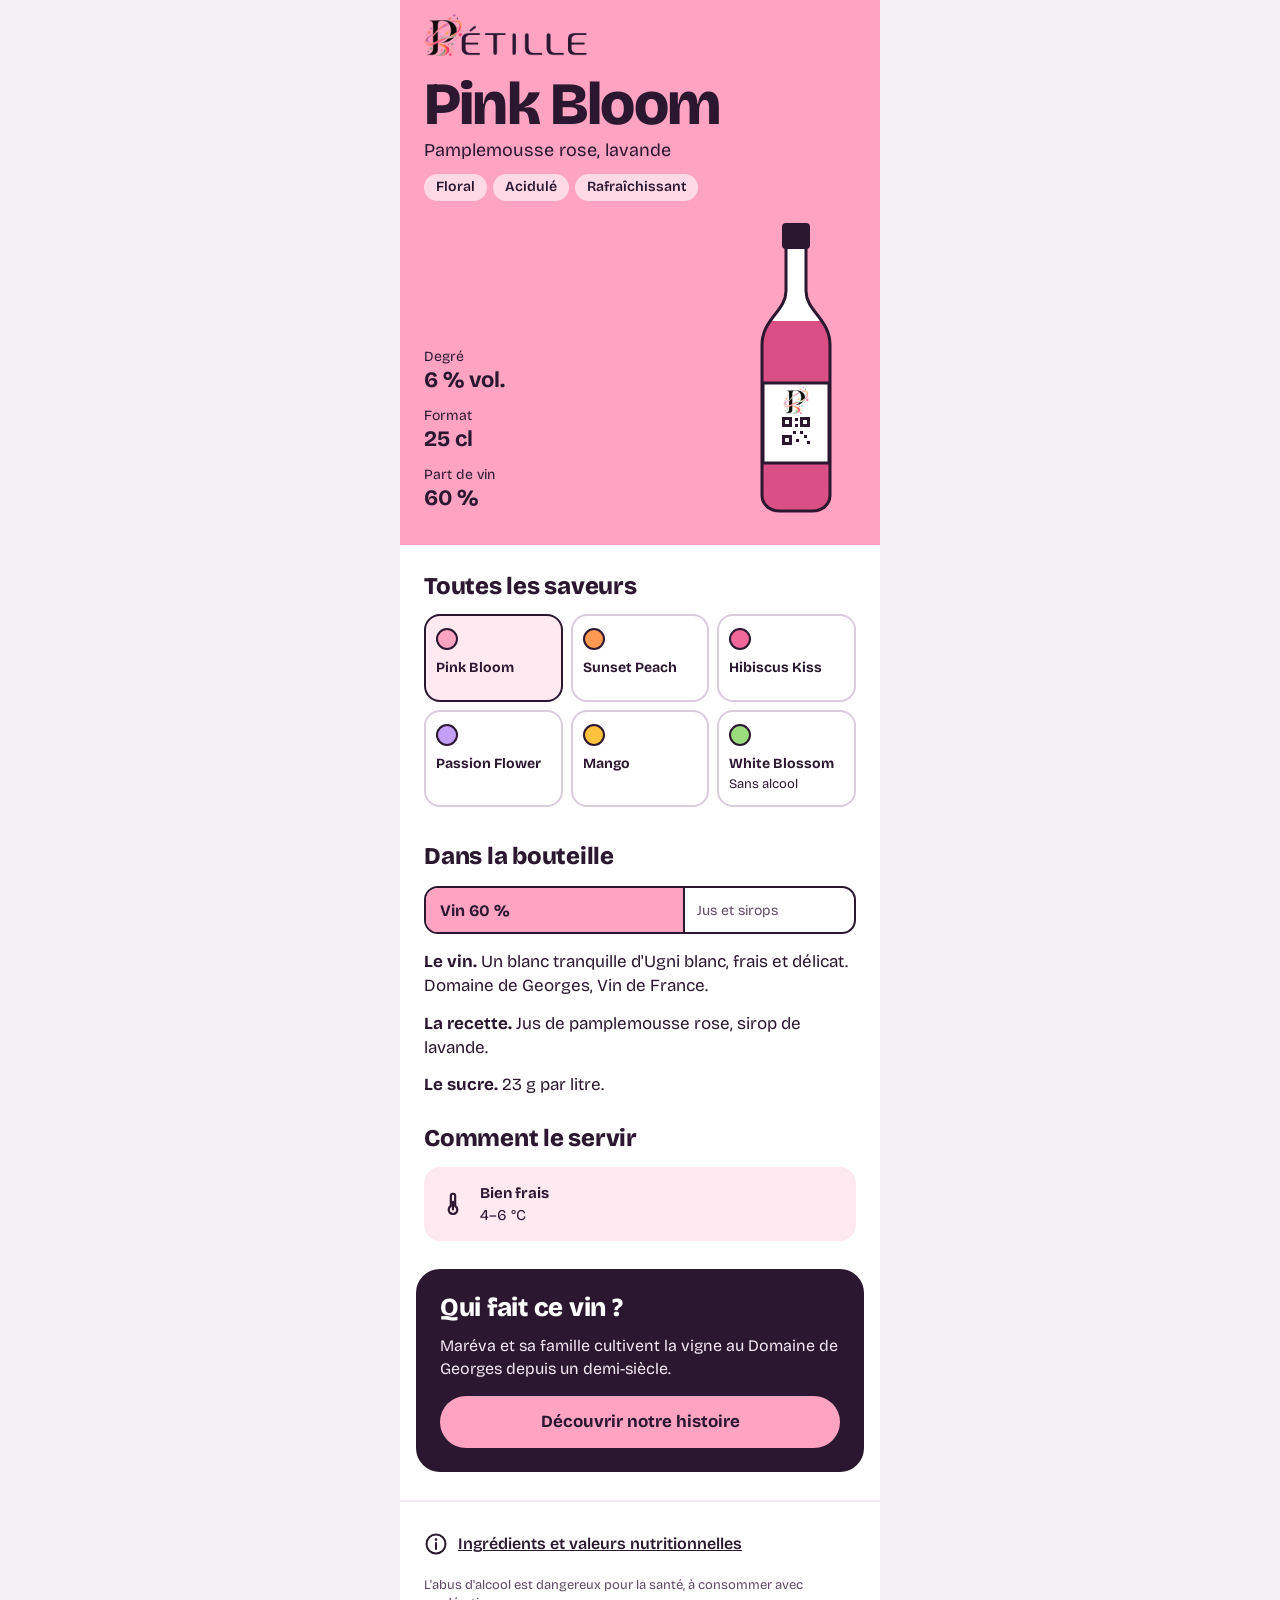
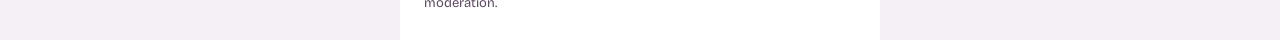
==== index.html @ a46e2b92 "Vino al 60 % e 6 % vol: composizioni e valori ricalcolati Hero, barra (60 %), degré ed elenco ingred" ====
<!doctype html>
<html lang="fr">
<head>
<meta charset="utf-8">
<meta name="viewport" content="width=device-width, initial-scale=1, viewport-fit=cover">
<meta name="theme-color" content="#FFA3C2" data-avec-saveur>
<meta name="description" content="PÉTILLE&nbsp;: cocktail pétillant à base de vin. Composition, service et origine du vin.">
<title data-avec-saveur>PÉTILLE – Pink Bloom</title>
<link rel="icon" href="assets/img/favicon-48.png" sizes="48x48" type="image/png">
<link rel="apple-touch-icon" href="assets/img/apple-touch-icon.png">
<link rel="preload" href="assets/fonts/bricolage-grotesque.woff2" as="font" type="font/woff2" crossorigin>
<link rel="stylesheet" href="assets/style.css?v=13">
<script src="assets/app.js?v=13"></script>
</head>
<body>
<div class="page">

<header class="entete entete--saveur">
  <img class="marque-logo" src="assets/img/logo-entete.webp" alt="PÉTILLE" width="164" height="44">
</header>

<main>

<section class="hero" aria-labelledby="saveur-nom">
  <div class="hero-titre">
    <h1 id="saveur-nom" data-saveur="nom">Pink Bloom</h1>
    <p class="hero-indice" data-saveur="fruits">Pamplemousse rose, lavande</p>
    <ul class="gouts" data-saveur="gout" aria-label="Goût">
      <li>Floral</li>
      <li>Acidulé</li>
      <li>Rafraîchissant</li>
    </ul>
  </div>
  <div class="hero-corps">
    <dl class="chiffres">
      <div>
        <dt>Degré</dt>
        <dd data-alcool="avec">6&nbsp;% vol.</dd>
        <dd data-alcool="sans">Sans alcool</dd>
      </div>
      <div>
        <dt>Format</dt>
        <dd>25&nbsp;cl</dd>
      </div>
      <div data-alcool="avec">
        <dt>Part de vin</dt>
        <dd>60&nbsp;%</dd>
      </div>
      <div data-alcool="sans">
        <dt>Part de fruits</dt>
        <dd>25&nbsp;%</dd>
      </div>
    </dl>
    <svg class="bouteille" viewBox="0 0 120 300" width="120" height="300" aria-hidden="true" focusable="false">
      <defs>
        <clipPath id="bouteille-verre">
          <path d="M50 30 L50 74 C50 94 26 102 26 128 L26 278 C26 288 34 294 44 294 L76 294 C86 294 94 288 94 278 L94 128 C94 102 70 94 70 74 L70 30 Z"/>
        </clipPath>
      </defs>
      <path class="b-fond" d="M50 30 L50 74 C50 94 26 102 26 128 L26 278 C26 288 34 294 44 294 L76 294 C86 294 94 288 94 278 L94 128 C94 102 70 94 70 74 L70 30 Z"/>
      <rect class="b-liquide" x="0" y="104" width="120" height="200" clip-path="url(#bouteille-verre)"/>
      <path class="b-contour" d="M50 30 L50 74 C50 94 26 102 26 128 L26 278 C26 288 34 294 44 294 L76 294 C86 294 94 288 94 278 L94 128 C94 102 70 94 70 74 L70 30 Z"/>
      <rect class="b-encre" x="46" y="6" width="28" height="26" rx="4"/>
      <rect class="b-etiquette" x="27" y="166" width="66" height="80"/>
      <image href="assets/img/logo-p.webp" x="47" y="169" width="26" height="28"/>
      <g class="b-encre">
        <rect x="46" y="200" width="10" height="10"/>
        <rect x="64" y="200" width="10" height="10"/>
        <rect x="46" y="218" width="10" height="10"/>
        <rect x="59" y="201" width="3" height="3"/>
        <rect x="59" y="207" width="3" height="3"/>
        <rect x="57" y="214" width="3" height="3"/>
        <rect x="64" y="214" width="3" height="3"/>
        <rect x="68" y="218" width="3" height="3"/>
        <rect x="60" y="222" width="3" height="3"/>
        <rect x="71" y="224" width="3" height="3"/>
      </g>
      <g class="b-papier">
        <rect x="49" y="203" width="4" height="4"/>
        <rect x="67" y="203" width="4" height="4"/>
        <rect x="49" y="221" width="4" height="4"/>
      </g>
    </svg>
  </div>
</section>

<section class="bloc saveurs" aria-labelledby="titre-saveurs" hidden>
  <h2 id="titre-saveurs">Toutes les saveurs</h2>
  <div class="saveurs-grille" data-saveurs></div>
</section>

<section class="bloc" aria-labelledby="titre-bouteille">
  <h2 id="titre-bouteille">Dans la bouteille</h2>
  <div class="compo">
    <div class="compo-barre" data-alcool="avec">
      <div class="compo-vin">Vin 60&nbsp;%</div>
      <div class="compo-aromes">Jus et sirops</div>
    </div>
    <div class="compo-barre" data-alcool="sans">
      <div class="compo-vin compo-vin--fruits">Fruits 25&nbsp;%</div>
      <div class="compo-aromes">Eau pétillante</div>
    </div>
  </div>
  <ul class="compo-liste">
    <li data-alcool="avec"><strong>Le vin.</strong> Un blanc tranquille d'Ugni blanc, frais et délicat. Domaine de Georges, Vin de France.</li>
    <li><strong>La recette.</strong> <span data-saveur="recette" data-majuscule>Jus de pamplemousse rose, sirop de lavande</span>.</li>
    <li><strong>Le sucre.</strong> <span data-saveur="sucre">23</span>&nbsp;g par litre<span data-alcool="sans">, sans sucre ajouté</span>.</li>
  </ul>
</section>

<section class="bloc bloc--suite bloc--g14" aria-labelledby="titre-service">
  <h2 id="titre-service">Comment le servir</h2>
  <div class="service-carte">
    <svg viewBox="0 0 24 24" width="26" height="26" aria-hidden="true" focusable="false">
      <path class="trait" d="M10 4.5a2 2 0 0 1 4 0v9.3a4 4 0 1 1-4 0Z"/>
      <path class="trait trait--rond" d="M12 10v7"/>
    </svg>
    <div class="service-texte">
      <span class="service-titre">Bien frais</span>
      <span>4–6&nbsp;°C</span>
    </div>
  </div>
</section>

<section class="vigneron" aria-labelledby="titre-vigneron">
  <h2 id="titre-vigneron"><span data-alcool="avec">Qui fait ce vin&nbsp;?</span><span data-alcool="sans">Qui fait PÉTILLE&nbsp;?</span></h2>
  <p>Maréva et sa famille cultivent la vigne au Domaine de Georges depuis un demi-siècle.</p>
  <a class="bouton bouton--saveur" href="histoire.html" data-lien="histoire">Découvrir notre histoire</a>
</section>

</main>

<footer class="pied">
  <a class="pied-lien" href="e-label/" data-lien="elabel">
    <svg viewBox="0 0 24 24" width="24" height="24" aria-hidden="true" focusable="false">
      <circle class="trait" cx="12" cy="12" r="9.5"/>
      <path class="trait trait--rond" d="M12 11v6"/>
      <circle class="plein" cx="12" cy="7.6" r="1.3"/>
    </svg>
    <span>Ingrédients et valeurs nutritionnelles</span>
  </a>
  <p class="avertissement">L'abus d'alcool est dangereux pour la santé, à consommer avec modération.</p>
</footer>

</div>
</body>
</html>
---- assets/style.css ----
/* ==========================================================
   Pagina QR – stili condivisi
   ========================================================== */

@font-face {
  font-family: 'Bricolage Grotesque';
  font-style: normal;
  font-weight: 200 800;
  font-display: swap;
  src: url('fonts/bricolage-grotesque.woff2') format('woff2-variations'),
       url('fonts/bricolage-grotesque.woff2') format('woff2');
}

/* ---------- Token di design ---------- */
:root {
  /* Colori della saveur corrente (default: saveur 1, sovrascritti da app.js) */
  --saveur: #FFA3C2;
  --saveur-deep: #D94F86;
  --saveur-tint: #FFE9F1;

  /* Colori fissi */
  --ink: #2B1730;
  --ink-soft: #5E4A63;
  --on-ink: #F3EAF4;
  --paper: #FFFFFF;
  --line: #F1EAF2;
  --line-strong: #D9CCDC;
  --dash: #CDBFD0;
  --table-line: #DDD3DF;
  --panel: #F5F0F6;

  /* Mappa illustrativa (histoire.html) */
  --carte-terre: #F3F0EA;
  --carte-bois: #C8E6C1;
  --carte-eau: #AADAFF;
  --carte-vigne: #DFEBCD;
  --carte-rang: #B7CC9B;
  --carte-route-bord: #DAD5CB;
  --carte-axe: #FDE293;
  --carte-axe-bord: #EDC45A;
  --carte-bati: #E6E1DA;
  --carte-bati-bord: #D2CBC1;
  --carte-texte: #5F6368;
  --carte-texte-fort: #3C4043;
  --carte-village: #ECE7E0;
  --carte-texte-eau: #1A5C99;
  --carte-texte-bois: #2E6B34;
  --carte-repere: #E5483B;
  --carte-repere-bord: #B3261E;

  /* Raggi */
  --r-14: 14px;
  --r-16: 16px;
  --r-20: 20px;
  --r-24: 24px;
  --r-pill: 999px;

  --font: 'Bricolage Grotesque', 'Helvetica Neue', Helvetica, sans-serif;
  --page-max: 480px;
}

/* ---------- Base ---------- */
*,
*::before,
*::after { box-sizing: border-box; }

html {
  -webkit-text-size-adjust: 100%;
  text-size-adjust: 100%;
}

body {
  margin: 0;
  background: var(--paper);
  color: var(--ink);
  font-family: var(--font);
  -webkit-font-smoothing: antialiased;
}

h1, h2, p, ul, ol, dl, dd { margin: 0; }
ul, ol { padding: 0; list-style: none; }
svg { display: block; }
[hidden] { display: none !important; }

/* Variante sans alcool: <html data-sans-alcool> impostato da app.js */
[data-sans-alcool] [data-alcool="avec"],
:root:not([data-sans-alcool]) [data-alcool="sans"] { display: none !important; }

a { color: var(--ink); }
a:hover { color: var(--ink-soft); }

button { font-family: inherit; color: inherit; }

a:focus-visible,
button:focus-visible {
  outline: 3px solid var(--ink);
  outline-offset: 3px;
}

/* Colonna centrale: fluida sul telefono, centrata sugli schermi larghi */
.page {
  min-height: 100vh;
  min-height: 100svh;
  max-width: var(--page-max);
  margin: 0 auto;
  display: flex;
  flex-direction: column;
  background: var(--paper);
}

/* Schermi larghi (proiezione): fondo neutro ai lati della colonna */
@media (min-width: 600px) {
  body { background: var(--panel); }
}


/* ==========================================================
   Componenti
   ========================================================== */

/* ---------- Titoli di sezione ---------- */
h2 {
  font-size: 24px;
  line-height: 1.15;
  font-weight: 800;
  letter-spacing: -0.01em;
}

/* ---------- Intestazione ---------- */
.entete {
  display: flex;
  align-items: center;
  justify-content: space-between;
  gap: 12px;
  min-height: 60px;
  padding: 12px 16px 4px 24px;
}
.entete--saveur { background: var(--saveur); }
.entete--ligne {
  min-height: 68px;
  padding-bottom: 12px;
  border-bottom: 2px solid var(--line);
}
.marque-logo {
  display: block;
  height: 44px;
  width: auto;
}

/* ---------- Hero saveur ---------- */
.hero {
  display: flex;
  flex-direction: column;
  gap: 16px;
  padding: 16px 24px 28px;
  background: var(--saveur);
}
.hero-titre {
  display: flex;
  flex-direction: column;
  gap: 6px;
}
.hero h1 {
  font-size: 60px;
  line-height: 0.95;
  font-weight: 800;
  letter-spacing: -0.03em;
  overflow-wrap: break-word;
}
.hero-indice {
  font-size: 18px;
  line-height: 1.3;
}
.gouts {
  display: flex;
  flex-wrap: wrap;
  gap: 6px;
  margin-top: 6px;
}
.gouts li {
  padding: 4px 12px;
  border-radius: var(--r-pill);
  background: rgba(255, 255, 255, 0.6);
  font-size: 14px;
  font-weight: 600;
  line-height: 1.3;
}
.hero-corps {
  display: flex;
  align-items: flex-end;
  justify-content: space-between;
  gap: 16px;
}
.chiffres {
  padding-bottom: 6px;
  display: flex;
  flex-direction: column;
  gap: 14px;
}
.chiffres > div {
  display: flex;
  flex-direction: column;
  gap: 2px;
}
.chiffres dt { font-size: 14px; }
.chiffres dd {
  font-size: 22px;
  font-weight: 700;
}

/* ---------- Bottiglia SVG ---------- */
.bouteille { flex: 0 0 auto; }
.b-fond { fill: var(--paper); }
.b-liquide { fill: var(--saveur-deep); }
.b-contour {
  fill: none;
  stroke: var(--ink);
  stroke-width: 3;
  stroke-linejoin: round;
}
.b-encre { fill: var(--ink); }
.b-papier { fill: var(--paper); }
.b-etiquette {
  fill: var(--paper);
  stroke: var(--ink);
  stroke-width: 3;
}

/* ---------- Icone ---------- */
.trait {
  fill: none;
  stroke: var(--ink);
  stroke-width: 2;
  stroke-linejoin: round;
}
.trait--rond { stroke-linecap: round; }
.plein { fill: var(--ink); }

/* ---------- Blocchi di contenuto ---------- */
.bloc {
  display: flex;
  flex-direction: column;
  gap: 16px;
  padding: 28px 24px;
}
.bloc--suite { padding-top: 0; }
.bloc--g14 { gap: 14px; }
.bloc--g12 { gap: 12px; }
.note {
  font-size: 14px;
  line-height: 1.4;
  color: var(--ink-soft);
}

/* ---------- Griglia delle saveur ---------- */
.saveurs {
  gap: 14px;
  padding-bottom: 8px;
}
.saveurs-grille {
  display: grid;
  grid-template-columns: repeat(3, minmax(0, 1fr));
  gap: 8px;
}
.saveur-choix {
  display: flex;
  flex-direction: column;
  align-items: flex-start;
  gap: 10px;
  min-height: 88px;
  padding: 12px 10px;
  border-radius: var(--r-16);
  border: 2px solid var(--line-strong);
  background: var(--paper);
  color: var(--ink);
  text-align: left;
  cursor: pointer;
}
.saveur-choix[aria-pressed="true"] {
  border-color: var(--ink);
  background: var(--choix-tint);
}
.saveur-pastille {
  width: 22px;
  height: 22px;
  border-radius: 50%;
  border: 2px solid var(--ink);
  background: var(--choix-color);
}
.saveur-nom {
  font-size: 14px;
  font-weight: 700;
  line-height: 1.2;
  overflow-wrap: anywhere;
}
.saveur-mention {
  margin-top: -6px;
  font-size: 13px;
  line-height: 1.2;
}

/* ---------- Dans la bouteille ---------- */
.compo {
  display: flex;
  flex-direction: column;
  gap: 8px;
}
.compo-barre {
  display: flex;
  min-height: 48px;
  border: 2px solid var(--ink);
  border-radius: var(--r-14);
  overflow: hidden;
}
.compo-vin {
  flex: 0 0 60%;
  display: flex;
  align-items: center;
  padding: 0 14px;
  background: var(--saveur);
  font-size: 16px;
  font-weight: 700;
}
.compo-vin--fruits {
  flex: 0 0 auto;
  min-width: 25%;
  padding: 0 10px;
  white-space: nowrap;
}
.compo-aromes {
  flex: 1 1 auto;
  display: flex;
  align-items: center;
  padding: 0 12px;
  border-left: 2px solid var(--ink);
  font-size: 14px;
  color: var(--ink-soft);
}
.compo-liste {
  display: flex;
  flex-direction: column;
  gap: 14px;
  font-size: 17px;
  line-height: 1.4;
}

/* ---------- Comment le servir ---------- */
.service-carte {
  display: flex;
  align-items: center;
  gap: 14px;
  padding: 16px;
  border-radius: var(--r-16);
  background: var(--saveur-tint);
  font-size: 15px;
  line-height: 1.35;
}
.service-carte svg { flex: 0 0 auto; }
.service-texte {
  display: flex;
  flex-direction: column;
  gap: 2px;
}
.service-titre { font-weight: 700; }

/* ---------- Pulsanti ---------- */
.bouton {
  display: flex;
  align-items: center;
  justify-content: center;
  min-height: 52px;
  padding: 0 20px;
  border-radius: 26px;
  font-size: 17px;
  font-weight: 700;
  text-align: center;
  text-decoration: none;
  color: var(--ink);
}
.bouton:hover { color: var(--ink); }
.bouton--saveur { background: var(--saveur); }
.bouton--contour {
  border: 2px solid var(--ink);
  background: var(--paper);
}

/* ---------- Qui fait ce vin ---------- */
.vigneron {
  display: flex;
  flex-direction: column;
  gap: 12px;
  margin: 0 16px;
  padding: 24px;
  border-radius: var(--r-24);
  background: var(--ink);
  color: var(--paper);
}
.vigneron h2 { font-size: 26px; }
.vigneron:last-child { margin-bottom: 28px; }
.vigneron p {
  font-size: 16px;
  line-height: 1.4;
  color: var(--on-ink);
}
.vigneron .bouton { margin-top: 4px; }
.vigneron .bouton:focus-visible { outline-color: var(--paper); }

/* ---------- Piè di pagina ---------- */
.pied {
  margin-top: auto;
  display: flex;
  flex-direction: column;
  gap: 10px;
  padding: 20px 24px 28px;
  padding-bottom: max(28px, env(safe-area-inset-bottom));
  border-top: 2px solid var(--line);
}
main { flex: 1 0 auto; }
.pied-lien {
  display: flex;
  align-items: center;
  gap: 10px;
  min-height: 44px;
  font-size: 16px;
  font-weight: 600;
}
.pied-lien svg { flex: 0 0 auto; }
.avertissement {
  font-size: 13px;
  line-height: 1.4;
  color: var(--ink-soft);
}

/* ==========================================================
   Histoire
   ========================================================== */
.retour { padding: 8px 16px 0; }
.retour a {
  display: inline-flex;
  align-items: center;
  gap: 6px;
  min-height: 44px;
  padding: 0 8px;
  font-size: 16px;
  font-weight: 600;
  text-decoration: none;
}
.trait--fleche { stroke-width: 2.2; }

.texte {
  font-size: 17px;
  line-height: 1.5;
}
.texte--16 { font-size: 16px; }

.histoire-intro { padding-top: 8px; }
.monogramme {
  display: block;
  height: 96px;
  width: auto;
  margin: 0 auto;
}
.histoire-intro h1 {
  font-size: 34px;
  line-height: 1.05;
  font-weight: 800;
  letter-spacing: -0.02em;
}
.photo {
  display: block;
  width: 100%;
  height: auto;
  aspect-ratio: 3 / 2;
  object-fit: cover;
  border-radius: var(--r-24);
  background: var(--saveur-tint);
}
.carte {
  margin: 0;
  border: 2px solid var(--line-strong);
  border-radius: var(--r-20);
  overflow: hidden;
}
.carte svg {
  width: 100%;
  height: auto;
}
.carte-terre { fill: var(--carte-terre); }
.carte-bois { fill: var(--carte-bois); }
.carte-ruisseau {
  fill: none;
  stroke: var(--carte-eau);
  stroke-width: 5;
  stroke-linecap: round;
}
.carte-vigne { fill: var(--carte-vigne); }
.carte-rangs { fill: url(#rangs-vigne); }
.carte-rang { stroke: var(--carte-rang); stroke-width: 1; }
.carte-village { fill: var(--carte-village); }
.carte-bati {
  fill: var(--carte-bati);
  stroke: var(--carte-bati-bord);
  stroke-width: 0.8;
}
.carte-parcelle {
  fill: var(--saveur);
  stroke: var(--ink);
  stroke-width: 1.5;
  stroke-linejoin: round;
}
.carte-route-bord,
.carte-route,
.carte-chemin-bord,
.carte-chemin,
.carte-axe-bord,
.carte-axe { fill: none; stroke-linecap: round; }
.carte-route-bord { stroke: var(--carte-route-bord); stroke-width: 6.5; }
.carte-route { stroke: var(--paper); stroke-width: 4.5; }
.carte-chemin-bord { stroke: var(--carte-route-bord); stroke-width: 4.5; }
.carte-chemin { stroke: var(--paper); stroke-width: 2.8; }
.carte-axe-bord { stroke: var(--carte-axe-bord); stroke-width: 8.5; }
.carte-axe { stroke: var(--carte-axe); stroke-width: 6.5; }

/* Noms: police système et halo blanc, comme sur une application de cartes */
.carte-nom {
  fill: var(--carte-texte);
  font-family: -apple-system, BlinkMacSystemFont, 'Segoe UI', Roboto, 'Helvetica Neue', Arial, sans-serif;
  font-size: 9.5px;
  font-weight: 500;
  text-anchor: middle;
  stroke: var(--paper);
  stroke-width: 3px;
  stroke-linejoin: round;
  paint-order: stroke;
}
.carte-nom--eau { fill: var(--carte-texte-eau); font-style: italic; }
.carte-nom--bois { fill: var(--carte-texte-bois); font-style: italic; }
.carte-nom--village {
  fill: var(--carte-texte-fort);
  font-size: 12px;
  font-weight: 700;
}
.carte-nom--hameau {
  fill: var(--carte-texte-fort);
  font-size: 10px;
  font-weight: 600;
}
.carte-nom--repere {
  fill: var(--ink);
  font-size: 10.5px;
  font-weight: 700;
}
.carte-nom--legende {
  fill: var(--ink);
  font-weight: 600;
  text-anchor: start;
  stroke: none;
}
.carte-nom--echelle { fill: var(--ink); font-weight: 600; }
.carte-bouclier rect {
  fill: var(--paper);
  stroke: var(--carte-route-bord);
  stroke-width: 1;
}
.carte-nom--bouclier {
  fill: var(--carte-texte-fort);
  font-family: -apple-system, BlinkMacSystemFont, 'Segoe UI', Roboto, 'Helvetica Neue', Arial, sans-serif;
  font-size: 8.5px;
  font-weight: 700;
  text-anchor: middle;
}
.carte-repere {
  fill: var(--carte-repere);
  stroke: var(--carte-repere-bord);
  stroke-width: 1;
}
.carte-repere-point { fill: var(--paper); }
.carte-ombre { fill: var(--ink); fill-opacity: 0.25; }
.carte-cartouche {
  fill: var(--paper);
  fill-opacity: 0.92;
  stroke: var(--carte-route-bord);
  stroke-width: 1;
}
.carte-echelle {
  fill: none;
  stroke: var(--ink);
  stroke-width: 1.5;
  stroke-linejoin: round;
}

.etapes {
  display: flex;
  flex-direction: column;
  gap: 18px;
}
.etapes li {
  display: flex;
  align-items: flex-start;
  gap: 14px;
}
.etape-num {
  flex: 0 0 36px;
  height: 36px;
  display: flex;
  align-items: center;
  justify-content: center;
  border-radius: 50%;
  background: var(--saveur);
  font-size: 17px;
  font-weight: 800;
}
.etapes li > div {
  display: flex;
  flex-direction: column;
  gap: 4px;
}
.etapes strong { font-size: 17px; }
.etapes li span:not(.etape-num) {
  font-size: 16px;
  line-height: 1.45;
  color: var(--ink-soft);
}

.edition {
  display: flex;
  align-items: center;
  gap: 16px;
  margin: 0 16px 28px;
  padding: 20px;
  border: 2px solid var(--ink);
  border-radius: var(--r-24);
}
.edition-visuel {
  flex: 0 0 76px;
  height: 100px;
  display: flex;
  align-items: center;
  justify-content: center;
  padding: 6px;
  border-radius: 12px;
  background: var(--saveur);
}
/* Bottiglia con etichetta « dipinta » nei colori dei gusti (decorativa) */
.ea-verre {
  fill: var(--paper);
  stroke: var(--ink);
  stroke-width: 2;
  stroke-linejoin: round;
}
.ea-encre { fill: var(--ink); }
.ea-etiquette {
  fill: var(--paper);
  stroke: var(--ink);
  stroke-width: 1.5;
}
.ea-trait {
  fill: none;
  stroke-width: 2.6;
  stroke-linecap: round;
}
.ea-1 { stroke: #D94F86; }
.ea-2 { stroke: #7E57C2; }
.ea-3 { stroke: #3E8F3A; }
.ea-4 { fill: #D9621A; }
.edition-texte {
  display: flex;
  flex-direction: column;
  gap: 6px;
}
.edition h2 {
  font-size: 20px;
  line-height: 1.2;
  letter-spacing: 0;
}
.edition p {
  font-size: 15px;
  line-height: 1.45;
  color: var(--ink-soft);
}

.lieux { display: flex; flex-direction: column; }
.lieux li {
  display: flex;
  align-items: center;
  gap: 12px;
  min-height: 52px;
  border-bottom: 2px solid var(--line);
  font-size: 16px;
}
.lieux svg { flex: 0 0 auto; }
.lieux + .bouton { margin-top: 4px; }

/* ==========================================================
   E-label
   ========================================================== */
.elabel {
  gap: 24px;
  padding: 24px 24px 32px;
  padding-bottom: max(32px, env(safe-area-inset-bottom));
}
.elabel-entete {
  display: flex;
  flex-direction: column;
  gap: 6px;
  padding-bottom: 16px;
  border-bottom: 2px solid var(--ink);
}
.elabel-produit {
  font-size: 15px;
  color: var(--ink-soft);
}
.elabel h1 {
  font-size: 30px;
  line-height: 1.1;
  font-weight: 800;
  letter-spacing: -0.02em;
}
.elabel h2 {
  font-size: 20px;
  line-height: 1.2;
  letter-spacing: 0;
}
.elabel-corps {
  display: flex;
  flex-direction: column;
  gap: 24px;
}

.elabel-faits {
  display: grid;
  grid-template-columns: repeat(2, minmax(0, 1fr));
  gap: 14px 16px;
}
.elabel-faits > div {
  display: flex;
  flex-direction: column;
  gap: 2px;
}
.elabel-faits .elabel-large { grid-column: 1 / -1; }
.elabel-faits dt {
  font-size: 14px;
  color: var(--ink-soft);
}
.elabel-faits dd {
  font-size: 17px;
  font-weight: 700;
}

.elabel-section {
  display: flex;
  flex-direction: column;
  gap: 8px;
}
.elabel-section--tableau { gap: 10px; }
.elabel-section p {
  font-size: 16px;
  line-height: 1.5;
}

.nutrition {
  width: 100%;
  border-collapse: collapse;
  font-size: 16px;
}
.nutrition tr { border-top: 1px solid var(--table-line); }
.nutrition tr:first-child { border-top: 2px solid var(--ink); }
.nutrition tr:last-child { border-bottom: 2px solid var(--ink); }
.nutrition th,
.nutrition td { padding: 10px 0; }
.nutrition th {
  text-align: left;
  font-weight: 400;
}
.nutrition td { text-align: right; }
.nutrition .nutrition-principal { font-weight: 700; }
.nutrition .nutrition-dont { padding-left: 16px; }

.elabel-pied {
  margin-top: auto;
  display: flex;
  flex-direction: column;
  gap: 12px;
}
.elabel-note {
  padding: 16px;
  border-radius: var(--r-16);
  background: var(--panel);
  font-size: 14px;
  line-height: 1.45;
  color: var(--ink-soft);
}

/* ==========================================================
   Points de vente
   ========================================================== */
@media (prefers-reduced-motion: no-preference) {
  html { scroll-behavior: smooth; }
}
sup { line-height: 0; }

.pdv-intro { padding-top: 8px; }
.pdv-intro h1 {
  font-size: 34px;
  line-height: 1.05;
  font-weight: 800;
  letter-spacing: -0.02em;
}
.villes {
  display: flex;
  flex-wrap: wrap;
  gap: 8px;
}
.villes a {
  display: flex;
  align-items: center;
  min-height: 44px;
  padding: 0 16px;
  border: 2px solid var(--line-strong);
  border-radius: var(--r-pill);
  font-size: 15px;
  font-weight: 600;
  text-decoration: none;
}
.villes a:hover {
  border-color: var(--ink);
  color: var(--ink);
}
.ville { scroll-margin-top: 16px; }
.lieu-texte {
  display: flex;
  flex-direction: column;
  gap: 2px;
  padding: 10px 0;
}
.lieu-texte strong { font-weight: 700; }
.lieu-texte span {
  font-size: 14px;
  line-height: 1.35;
  color: var(--ink-soft);
}
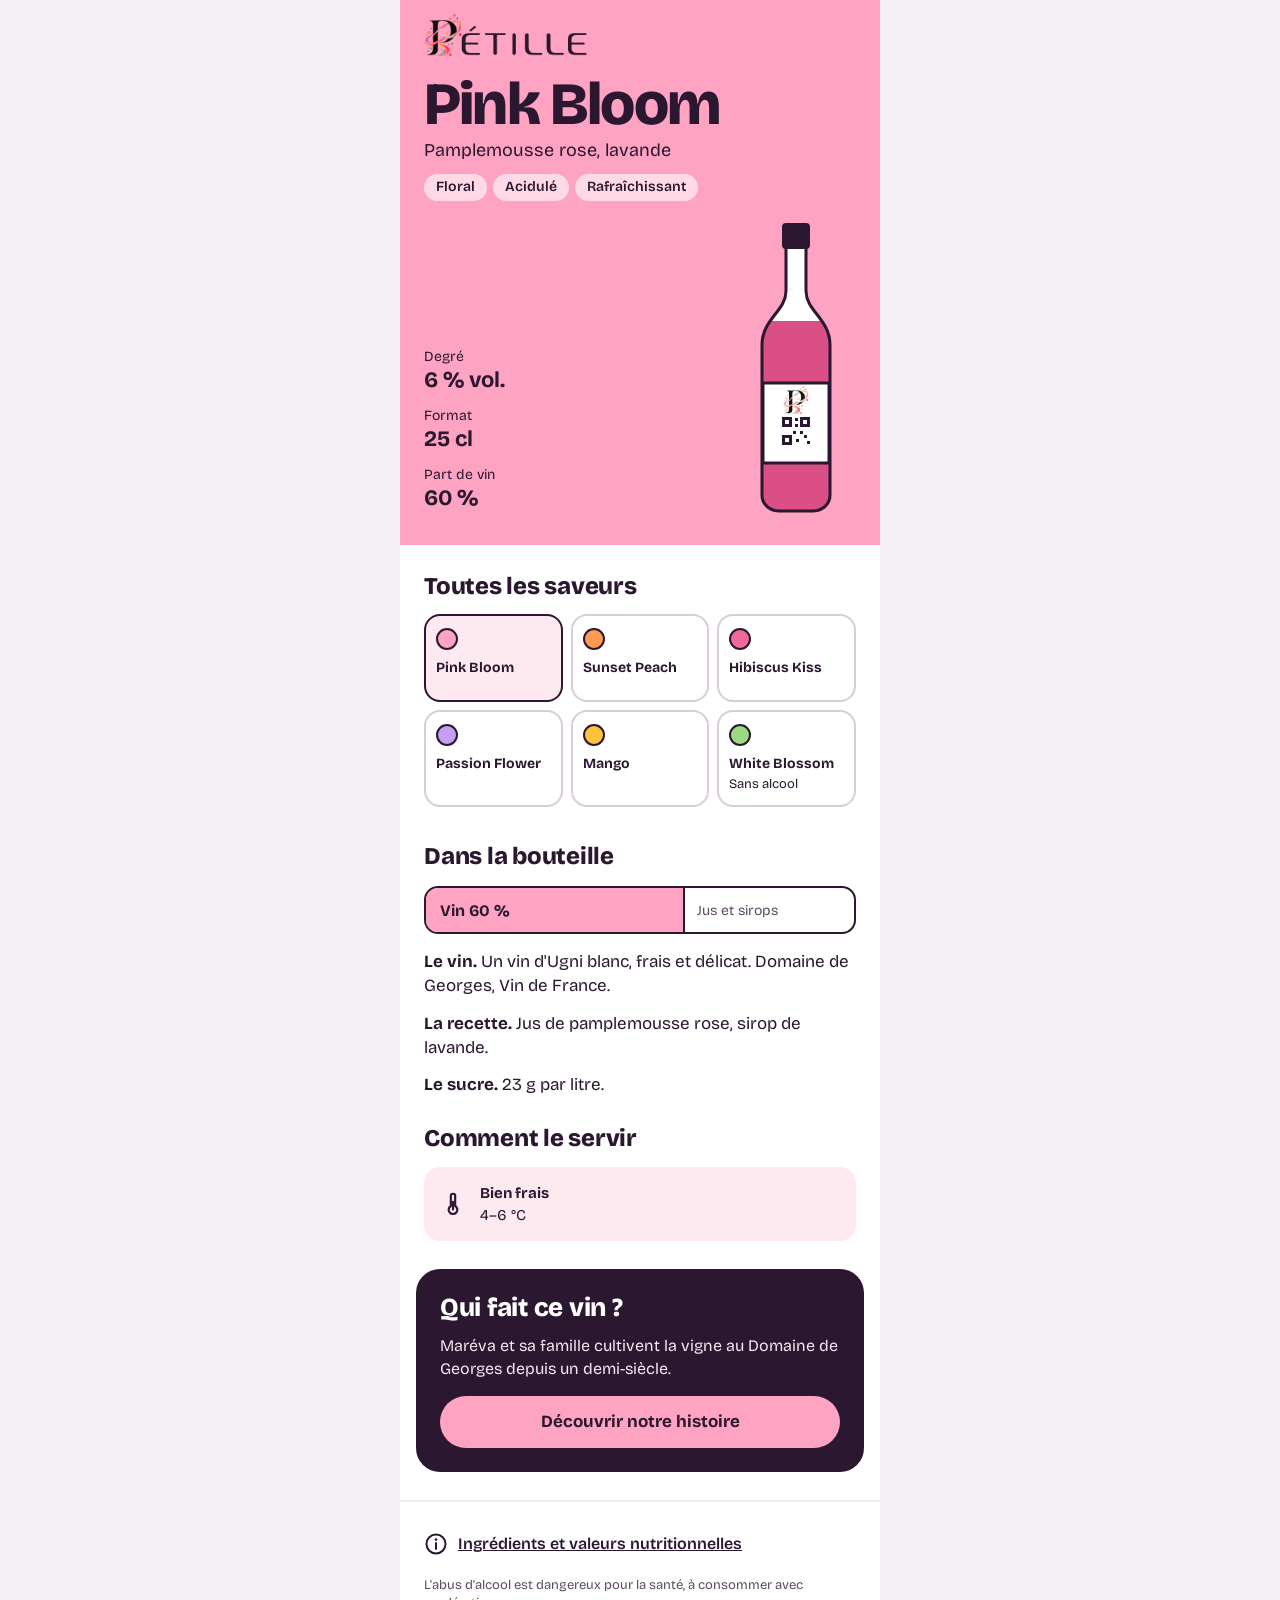
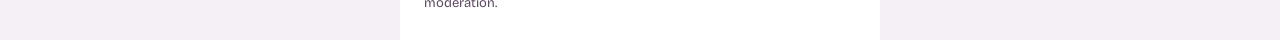
==== commit d879af95: "Testi: « Un vin d'Ugni blanc », « avec ses amis », vinificazione più semplice Pagina saveur: « Le vi" ====
--- a/index.html
+++ b/index.html
@@ -9,8 +9,8 @@
 <link rel="icon" href="assets/img/favicon-48.png" sizes="48x48" type="image/png">
 <link rel="apple-touch-icon" href="assets/img/apple-touch-icon.png">
 <link rel="preload" href="assets/fonts/bricolage-grotesque.woff2" as="font" type="font/woff2" crossorigin>
-<link rel="stylesheet" href="assets/style.css?v=13">
-<script src="assets/app.js?v=13"></script>
+<link rel="stylesheet" href="assets/style.css?v=14">
+<script src="assets/app.js?v=14"></script>
 </head>
 <body>
 <div class="page">
@@ -45,10 +45,6 @@
       <div data-alcool="avec">
         <dt>Part de vin</dt>
         <dd>60&nbsp;%</dd>
-      </div>
-      <div data-alcool="sans">
-        <dt>Part de fruits</dt>
-        <dd>25&nbsp;%</dd>
       </div>
     </dl>
     <svg class="bouteille" viewBox="0 0 120 300" width="120" height="300" aria-hidden="true" focusable="false">
@@ -91,18 +87,14 @@
 
 <section class="bloc" aria-labelledby="titre-bouteille">
   <h2 id="titre-bouteille">Dans la bouteille</h2>
-  <div class="compo">
-    <div class="compo-barre" data-alcool="avec">
+  <div class="compo" data-alcool="avec">
+    <div class="compo-barre">
       <div class="compo-vin">Vin 60&nbsp;%</div>
       <div class="compo-aromes">Jus et sirops</div>
     </div>
-    <div class="compo-barre" data-alcool="sans">
-      <div class="compo-vin compo-vin--fruits">Fruits 25&nbsp;%</div>
-      <div class="compo-aromes">Eau pétillante</div>
-    </div>
   </div>
   <ul class="compo-liste">
-    <li data-alcool="avec"><strong>Le vin.</strong> Un blanc tranquille d'Ugni blanc, frais et délicat. Domaine de Georges, Vin de France.</li>
+    <li data-alcool="avec"><strong>Le vin.</strong> Un vin d'Ugni blanc, frais et délicat. Domaine de Georges, Vin de France.</li>
     <li><strong>La recette.</strong> <span data-saveur="recette" data-majuscule>Jus de pamplemousse rose, sirop de lavande</span>.</li>
     <li><strong>Le sucre.</strong> <span data-saveur="sucre">23</span>&nbsp;g par litre<span data-alcool="sans">, sans sucre ajouté</span>.</li>
   </ul>
--- a/assets/style.css
+++ b/assets/style.css
@@ -321,12 +321,6 @@
   font-size: 16px;
   font-weight: 700;
 }
-.compo-vin--fruits {
-  flex: 0 0 auto;
-  min-width: 25%;
-  padding: 0 10px;
-  white-space: nowrap;
-}
 .compo-aromes {
   flex: 1 1 auto;
   display: flex;
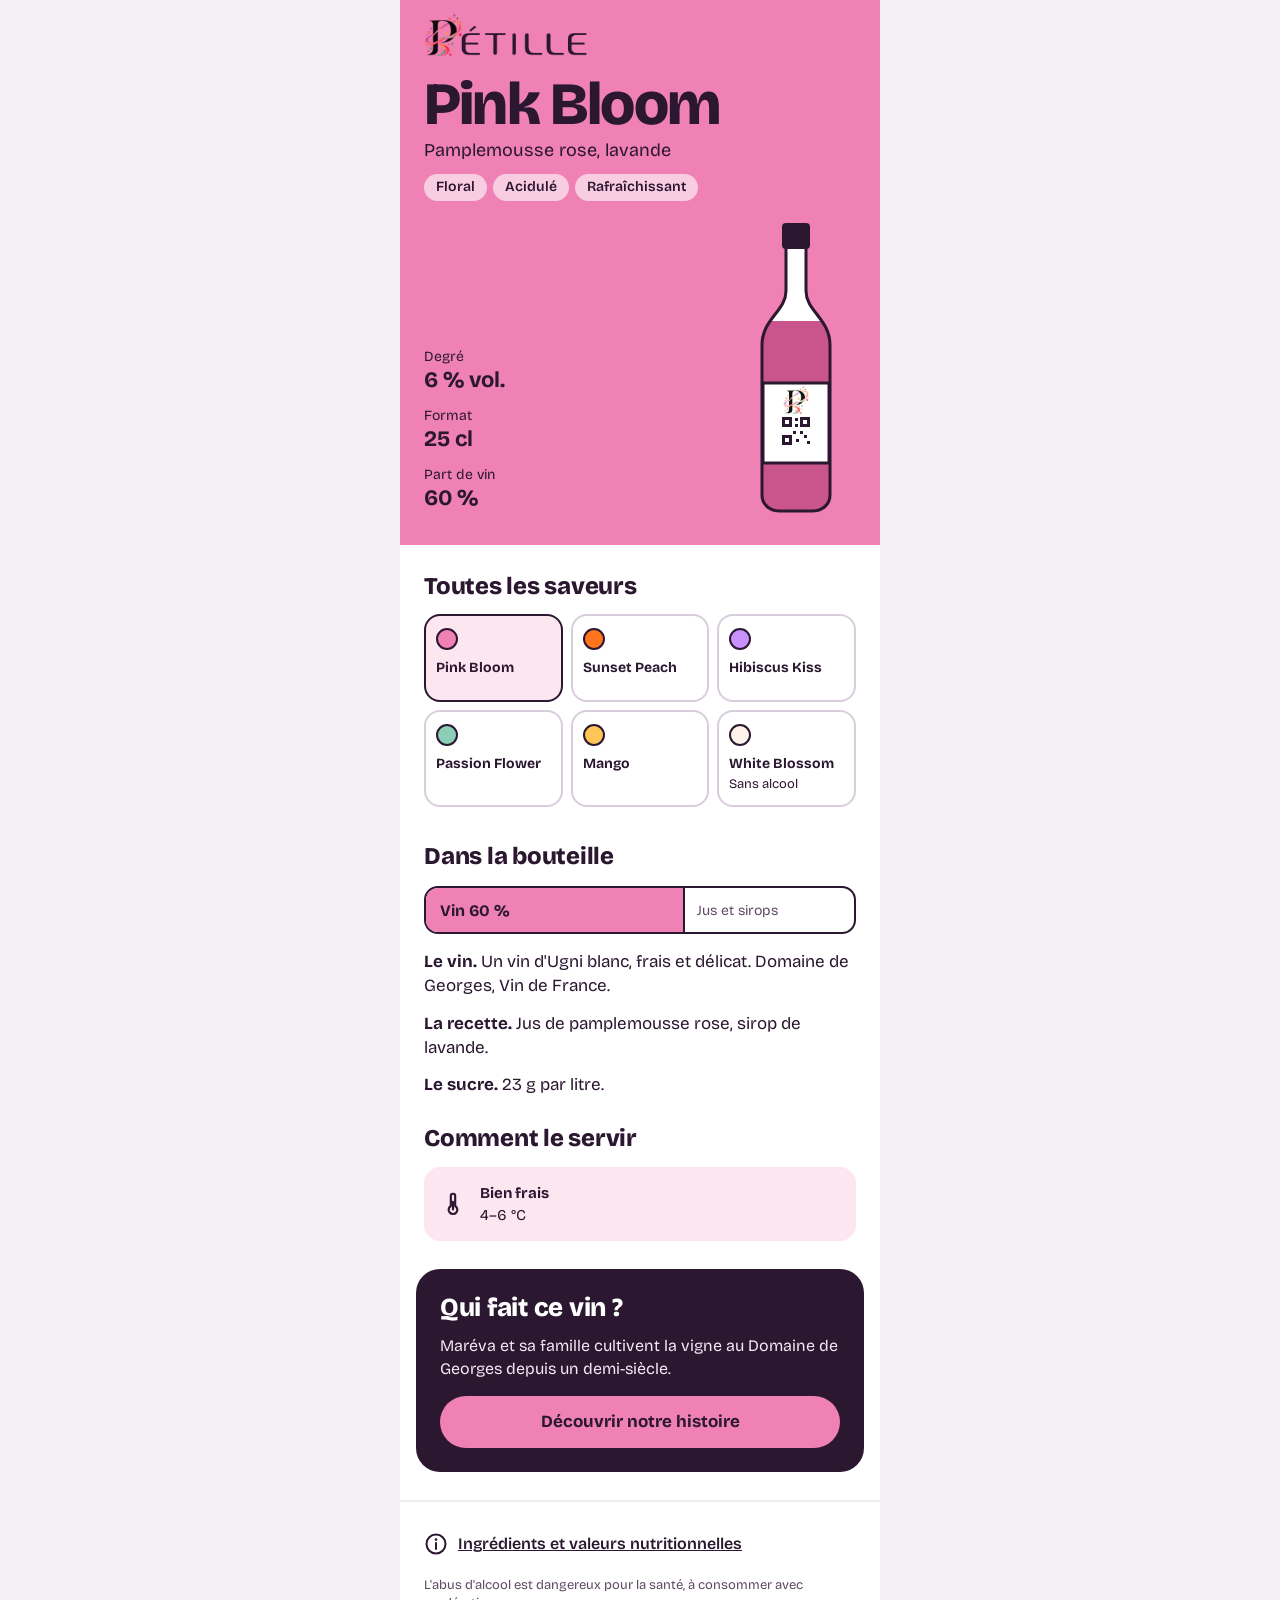
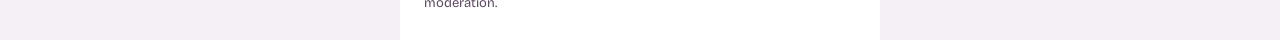
==== commit 6403d81a: "Nuovi colori dei gusti Pink Bloom #EF81B4, Sunset Peach #FF751F, Hibiscus Kiss #C991FB, Passion Flow" ====
--- a/index.html
+++ b/index.html
@@ -3,14 +3,14 @@
 <head>
 <meta charset="utf-8">
 <meta name="viewport" content="width=device-width, initial-scale=1, viewport-fit=cover">
-<meta name="theme-color" content="#FFA3C2" data-avec-saveur>
+<meta name="theme-color" content="#EF81B4" data-avec-saveur>
 <meta name="description" content="PÉTILLE&nbsp;: cocktail pétillant à base de vin. Composition, service et origine du vin.">
 <title data-avec-saveur>PÉTILLE – Pink Bloom</title>
 <link rel="icon" href="assets/img/favicon-48.png" sizes="48x48" type="image/png">
 <link rel="apple-touch-icon" href="assets/img/apple-touch-icon.png">
 <link rel="preload" href="assets/fonts/bricolage-grotesque.woff2" as="font" type="font/woff2" crossorigin>
-<link rel="stylesheet" href="assets/style.css?v=14">
-<script src="assets/app.js?v=14"></script>
+<link rel="stylesheet" href="assets/style.css?v=15">
+<script src="assets/app.js?v=15"></script>
 </head>
 <body>
 <div class="page">
--- a/assets/style.css
+++ b/assets/style.css
@@ -14,9 +14,9 @@
 /* ---------- Token di design ---------- */
 :root {
   /* Colori della saveur corrente (default: saveur 1, sovrascritti da app.js) */
-  --saveur: #FFA3C2;
-  --saveur-deep: #D94F86;
-  --saveur-tint: #FFE9F1;
+  --saveur: #EF81B4;
+  --saveur-deep: #C9558C;
+  --saveur-tint: #FCE6F0;
 
   /* Colori fissi */
   --ink: #2B1730;
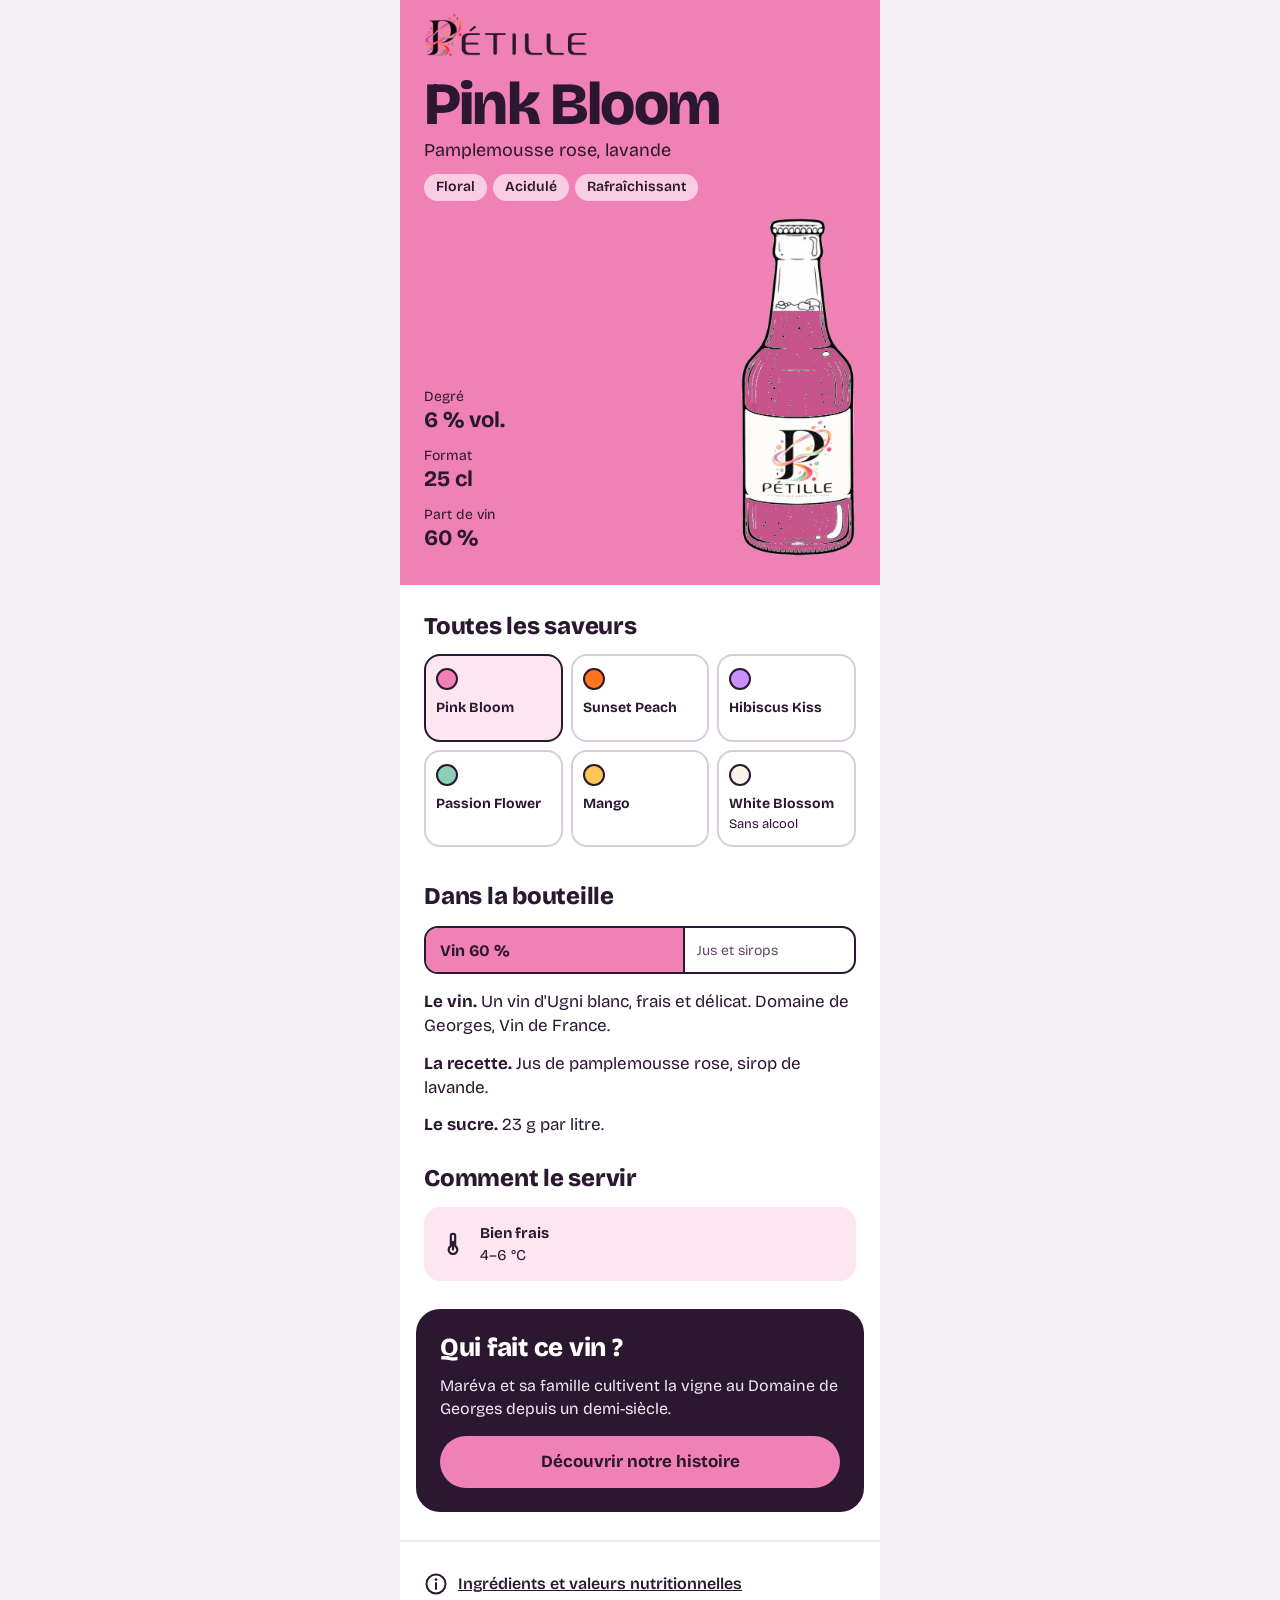
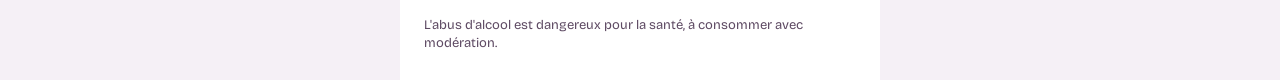
==== commit 48aa7b78: "Hero: la bottiglia del gruppo al posto di quella SVG Disegno fornito dal gruppo (escluso dal repo co" ====
--- a/index.html
+++ b/index.html
@@ -9,8 +9,8 @@
 <link rel="icon" href="assets/img/favicon-48.png" sizes="48x48" type="image/png">
 <link rel="apple-touch-icon" href="assets/img/apple-touch-icon.png">
 <link rel="preload" href="assets/fonts/bricolage-grotesque.woff2" as="font" type="font/woff2" crossorigin>
-<link rel="stylesheet" href="assets/style.css?v=15">
-<script src="assets/app.js?v=15"></script>
+<link rel="stylesheet" href="assets/style.css?v=16">
+<script src="assets/app.js?v=16"></script>
 </head>
 <body>
 <div class="page">
@@ -47,36 +47,11 @@
         <dd>60&nbsp;%</dd>
       </div>
     </dl>
-    <svg class="bouteille" viewBox="0 0 120 300" width="120" height="300" aria-hidden="true" focusable="false">
-      <defs>
-        <clipPath id="bouteille-verre">
-          <path d="M50 30 L50 74 C50 94 26 102 26 128 L26 278 C26 288 34 294 44 294 L76 294 C86 294 94 288 94 278 L94 128 C94 102 70 94 70 74 L70 30 Z"/>
-        </clipPath>
-      </defs>
-      <path class="b-fond" d="M50 30 L50 74 C50 94 26 102 26 128 L26 278 C26 288 34 294 44 294 L76 294 C86 294 94 288 94 278 L94 128 C94 102 70 94 70 74 L70 30 Z"/>
-      <rect class="b-liquide" x="0" y="104" width="120" height="200" clip-path="url(#bouteille-verre)"/>
-      <path class="b-contour" d="M50 30 L50 74 C50 94 26 102 26 128 L26 278 C26 288 34 294 44 294 L76 294 C86 294 94 288 94 278 L94 128 C94 102 70 94 70 74 L70 30 Z"/>
-      <rect class="b-encre" x="46" y="6" width="28" height="26" rx="4"/>
-      <rect class="b-etiquette" x="27" y="166" width="66" height="80"/>
-      <image href="assets/img/logo-p.webp" x="47" y="169" width="26" height="28"/>
-      <g class="b-encre">
-        <rect x="46" y="200" width="10" height="10"/>
-        <rect x="64" y="200" width="10" height="10"/>
-        <rect x="46" y="218" width="10" height="10"/>
-        <rect x="59" y="201" width="3" height="3"/>
-        <rect x="59" y="207" width="3" height="3"/>
-        <rect x="57" y="214" width="3" height="3"/>
-        <rect x="64" y="214" width="3" height="3"/>
-        <rect x="68" y="218" width="3" height="3"/>
-        <rect x="60" y="222" width="3" height="3"/>
-        <rect x="71" y="224" width="3" height="3"/>
-      </g>
-      <g class="b-papier">
-        <rect x="49" y="203" width="4" height="4"/>
-        <rect x="67" y="203" width="4" height="4"/>
-        <rect x="49" y="221" width="4" height="4"/>
-      </g>
-    </svg>
+    <!-- Bouteille du groupe ; le liquide prend la couleur du goût (masque + multiply). Voir docs/genera-bouteille.sh -->
+    <div class="bouteille" aria-hidden="true">
+      <img class="bouteille-dessin" src="assets/img/bouteille.webp" alt="" width="116" height="340">
+      <span class="bouteille-liquide"></span>
+    </div>
   </div>
 </section>
 
--- a/assets/style.css
+++ b/assets/style.css
@@ -208,22 +208,28 @@
   font-weight: 700;
 }
 
-/* ---------- Bottiglia SVG ---------- */
-.bouteille { flex: 0 0 auto; }
-.b-fond { fill: var(--paper); }
-.b-liquide { fill: var(--saveur-deep); }
-.b-contour {
-  fill: none;
-  stroke: var(--ink);
-  stroke-width: 3;
-  stroke-linejoin: round;
-}
-.b-encre { fill: var(--ink); }
-.b-papier { fill: var(--paper); }
-.b-etiquette {
-  fill: var(--paper);
-  stroke: var(--ink);
-  stroke-width: 3;
+/* ---------- Bottiglia ---------- */
+/* Disegno del gruppo (fondo trasparente) + liquido nel colore scuro del gusto:
+   la sagoma del liquido è una maschera, il colore si fonde col disegno in multiply */
+.bouteille {
+  position: relative;
+  flex: 0 0 auto;
+  width: 116px;
+  height: 340px;
+  isolation: isolate;
+}
+.bouteille-dessin {
+  display: block;
+  width: 100%;
+  height: 100%;
+}
+.bouteille-liquide {
+  position: absolute;
+  inset: 0;
+  background: var(--saveur-deep);
+  mix-blend-mode: multiply;
+  -webkit-mask: url('img/bouteille-liquide.webp') 0 0 / 100% 100% no-repeat;
+  mask: url('img/bouteille-liquide.webp') 0 0 / 100% 100% no-repeat;
 }
 
 /* ---------- Icone ---------- */
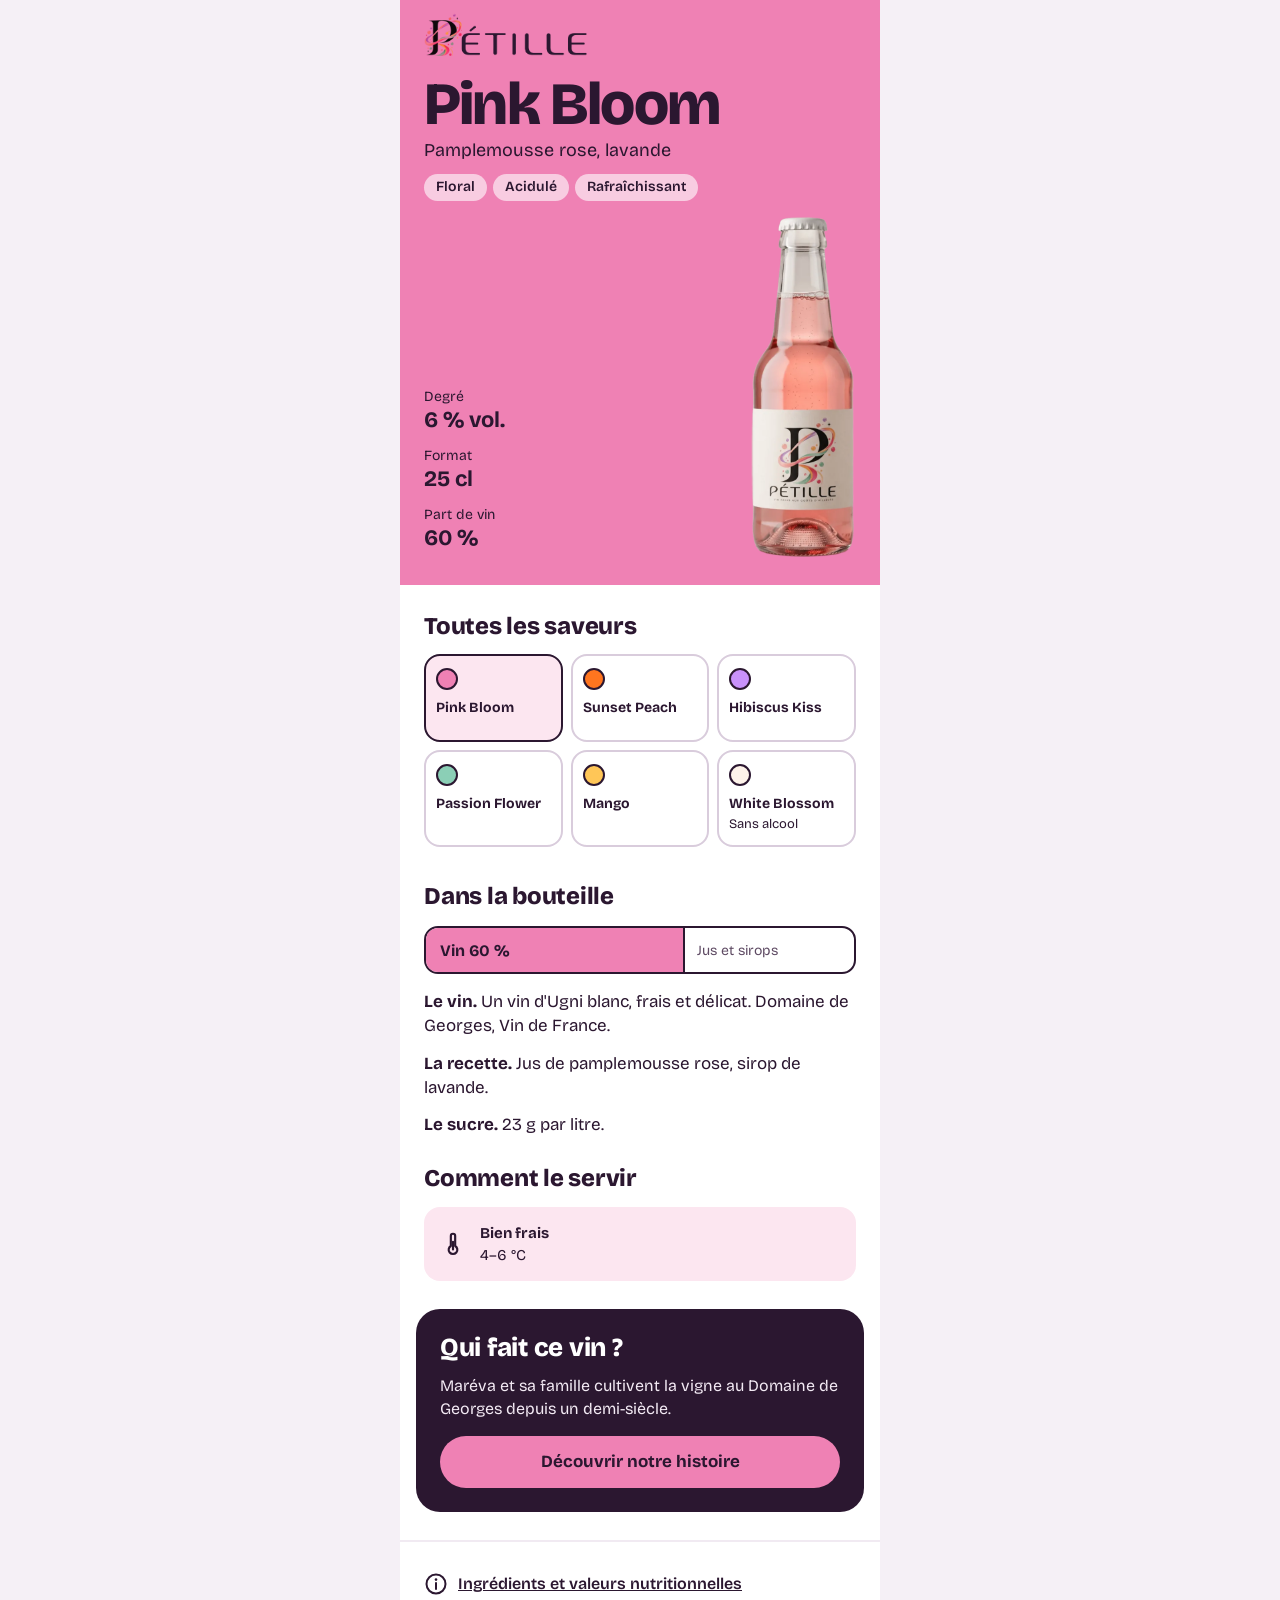
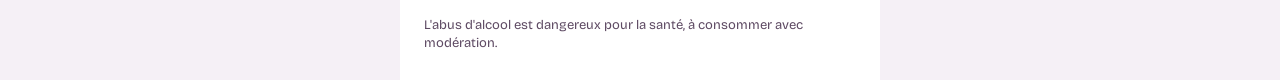
==== commit 07b956a0: "Hero: la foto della bottiglia del gusto al posto del disegno Ogni saveur ha il campo photo; app.js i" ====
--- a/index.html
+++ b/index.html
@@ -9,8 +9,8 @@
 <link rel="icon" href="assets/img/favicon-48.png" sizes="48x48" type="image/png">
 <link rel="apple-touch-icon" href="assets/img/apple-touch-icon.png">
 <link rel="preload" href="assets/fonts/bricolage-grotesque.woff2" as="font" type="font/woff2" crossorigin>
-<link rel="stylesheet" href="assets/style.css?v=16">
-<script src="assets/app.js?v=16"></script>
+<link rel="stylesheet" href="assets/style.css?v=17">
+<script src="assets/app.js?v=17"></script>
 </head>
 <body>
 <div class="page">
@@ -47,11 +47,8 @@
         <dd>60&nbsp;%</dd>
       </div>
     </dl>
-    <!-- Bouteille du groupe ; le liquide prend la couleur du goût (masque + multiply). Voir docs/genera-bouteille.sh -->
-    <div class="bouteille" aria-hidden="true">
-      <img class="bouteille-dessin" src="assets/img/bouteille.webp" alt="" width="116" height="340">
-      <span class="bouteille-liquide"></span>
-    </div>
+    <!-- Photo de la bouteille du goût : src ajouté par app.js (data-photo = dossier). Voir docs/genera-bouteilles-photo.sh -->
+    <img class="bouteille" data-photo="assets/img/" alt="" width="320" height="1020">
   </div>
 </section>
 
--- a/assets/style.css
+++ b/assets/style.css
@@ -209,27 +209,14 @@
 }
 
 /* ---------- Bottiglia ---------- */
-/* Disegno del gruppo (fondo trasparente) + liquido nel colore scuro del gusto:
-   la sagoma del liquido è una maschera, il colore si fonde col disegno in multiply */
+/* Foto scontornata del gusto (320 × 1020, fondo trasparente); src impostato da app.js.
+   Misure esplicite: lo spazio è riservato anche prima che la foto arrivi */
 .bouteille {
-  position: relative;
   flex: 0 0 auto;
-  width: 116px;
+  display: block;
+  width: 107px;
   height: 340px;
-  isolation: isolate;
-}
-.bouteille-dessin {
-  display: block;
-  width: 100%;
-  height: 100%;
-}
-.bouteille-liquide {
-  position: absolute;
-  inset: 0;
-  background: var(--saveur-deep);
-  mix-blend-mode: multiply;
-  -webkit-mask: url('img/bouteille-liquide.webp') 0 0 / 100% 100% no-repeat;
-  mask: url('img/bouteille-liquide.webp') 0 0 / 100% 100% no-repeat;
+  object-fit: contain;
 }
 
 /* ---------- Icone ---------- */
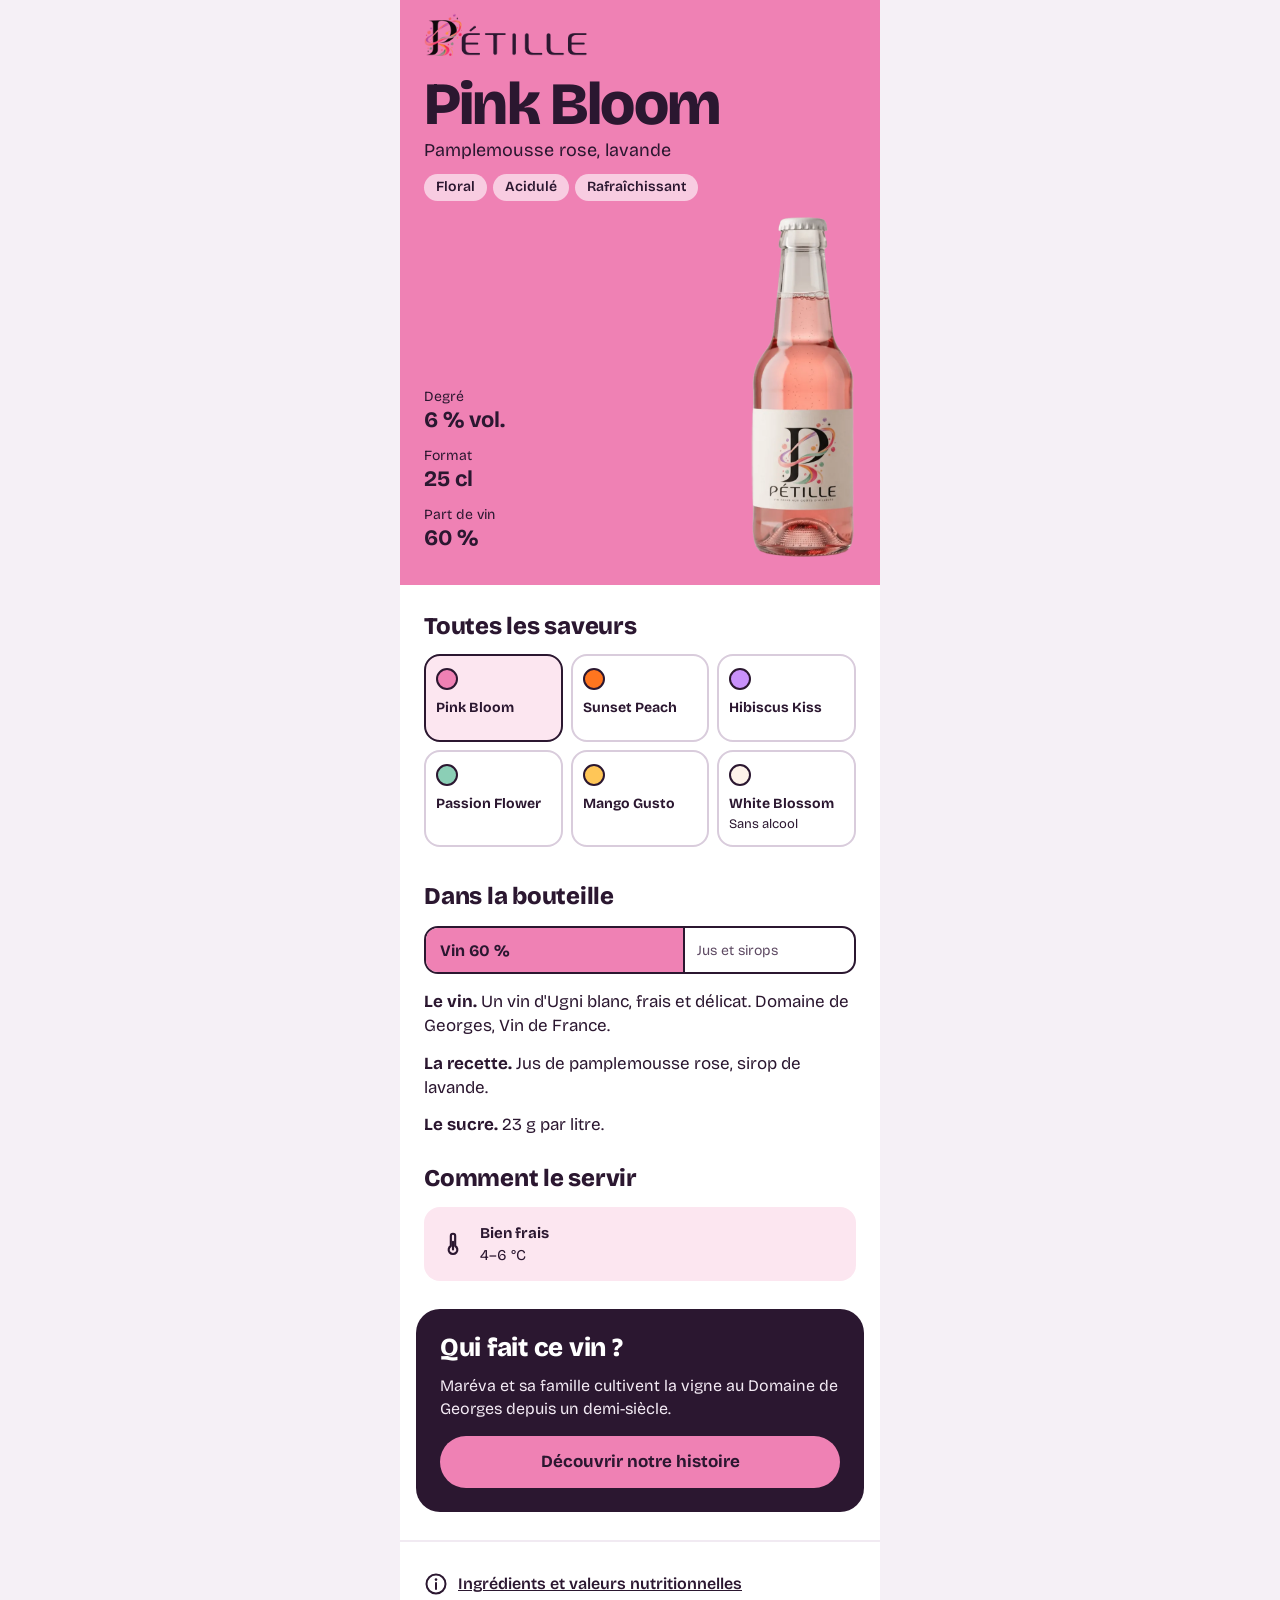
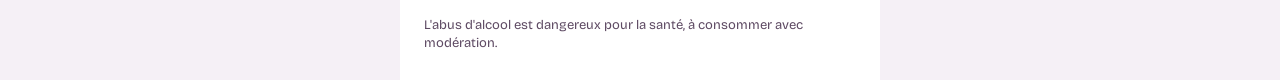
==== commit 1a7859cf: "Gusto 5: « Mango » diventa « Mango Gusto » Nome cambiato nei dati delle saveur (titolo, griglia, e-l" ====
--- a/index.html
+++ b/index.html
@@ -9,8 +9,8 @@
 <link rel="icon" href="assets/img/favicon-48.png" sizes="48x48" type="image/png">
 <link rel="apple-touch-icon" href="assets/img/apple-touch-icon.png">
 <link rel="preload" href="assets/fonts/bricolage-grotesque.woff2" as="font" type="font/woff2" crossorigin>
-<link rel="stylesheet" href="assets/style.css?v=17">
-<script src="assets/app.js?v=17"></script>
+<link rel="stylesheet" href="assets/style.css?v=18">
+<script src="assets/app.js?v=18"></script>
 </head>
 <body>
 <div class="page">
